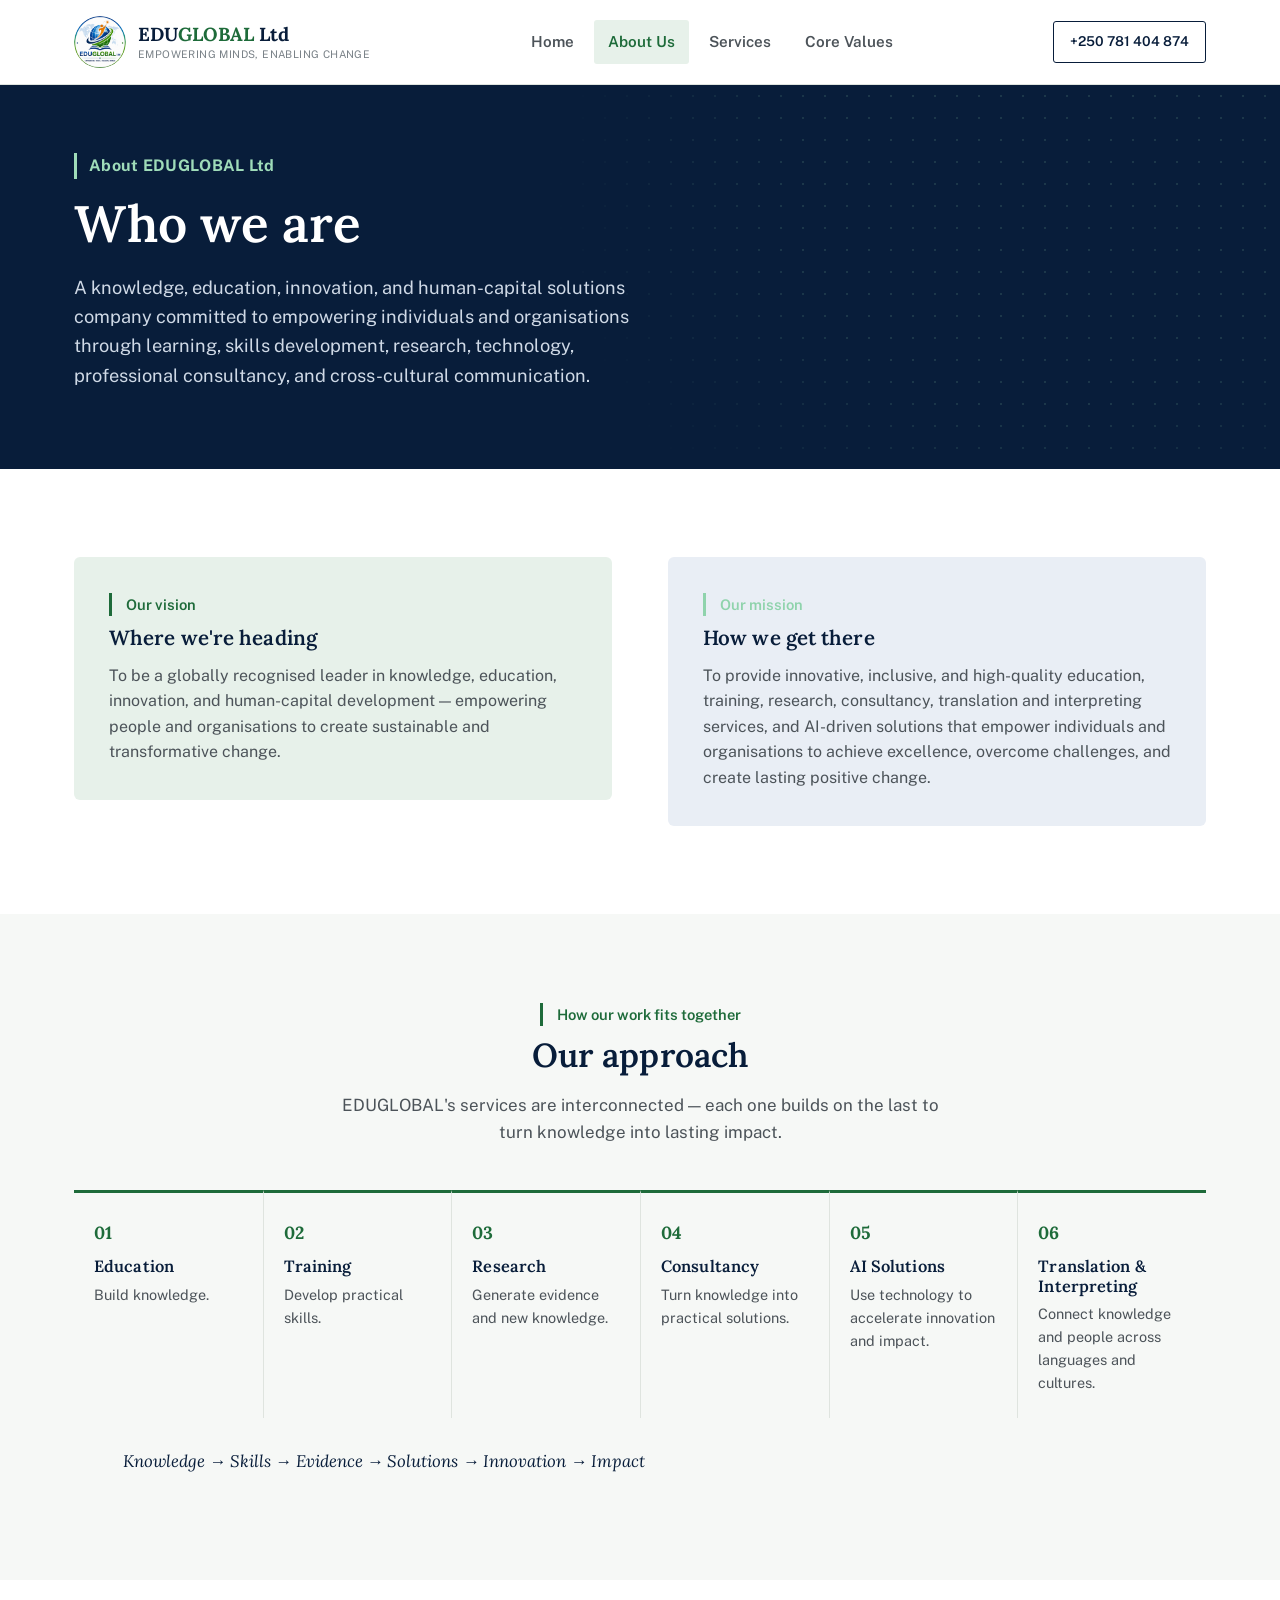
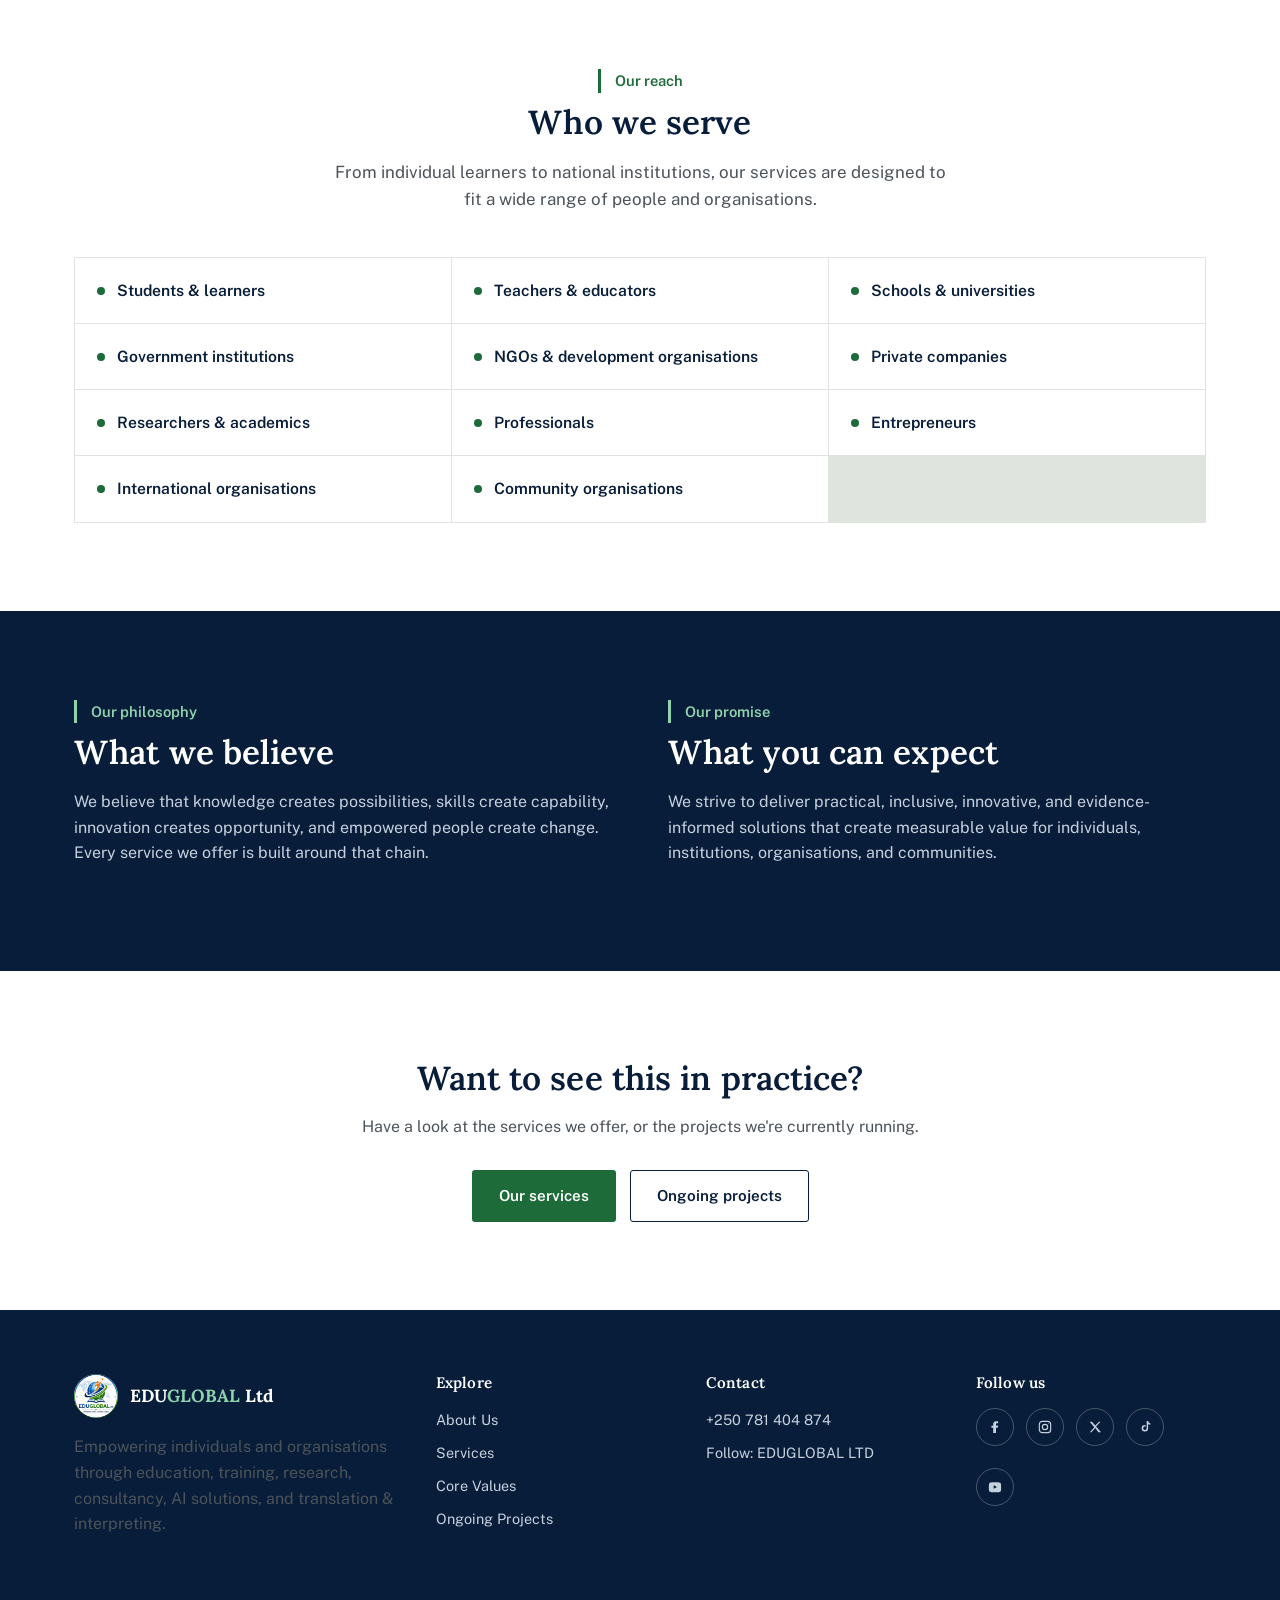
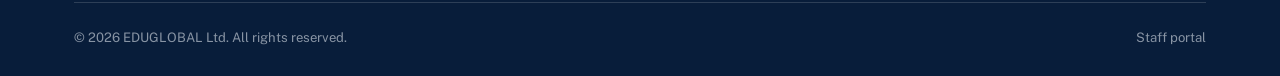
==== about.html @ 111abdd2 "Fist show" ====
<!DOCTYPE html>
<html lang="en">
<head>
<meta charset="UTF-8">
<meta name="viewport" content="width=device-width, initial-scale=1.0">
<title>About Us — EDUGLOBAL Ltd</title>
<meta name="description" content="Learn about EDUGLOBAL Ltd's vision, mission, approach, and who we serve.">
<link rel="icon" href="assets/logo.jpg">
<link rel="preconnect" href="https://fonts.googleapis.com">
<link rel="preconnect" href="https://fonts.gstatic.com" crossorigin>
<link href="https://fonts.googleapis.com/css2?family=Lora:wght@500;600;700&family=Public+Sans:wght@400;500;600;700&display=swap" rel="stylesheet">
<link rel="stylesheet" href="assets/style.css">
</head>
<body>
<a class="skip-link" href="#main">Skip to content</a>

<header class="site-header">
  <div class="container header-row">
    <a class="brand" href="index.html">
      <img src="assets/logo.jpg" alt="EDUGLOBAL Ltd logo">
      <span class="brand-text">
        <span class="name">EDU<span>GLOBAL</span> Ltd</span>
        <span class="tag">EMPOWERING MINDS, ENABLING CHANGE</span>
      </span>
    </a>
    <nav class="main-nav" aria-label="Primary">
      <a href="index.html">Home</a>
      <a href="about.html">About Us</a>
      <a href="services.html">Services</a>
      <a href="values.html">Core Values</a>
      <!-- <a href="projects.html">Ongoing Projects</a> </nav> -->
    </nav>
    <div class="header-cta">
      <a class="btn btn-outline btn-sm" href="tel:+250781404874">+250 781 404 874</a>
    </div>
    <button class="nav-toggle" aria-label="Toggle menu" aria-expanded="false"><span></span></button>
  </div>
</header>

<main id="main">

  <section class="hero" style="padding: 68px 0 60px;">
    <div class="hero-map" aria-hidden="true"></div>
    <div class="container" style="position:relative; z-index:1;">
      <div class="hero-eyebrow">About EDUGLOBAL Ltd</div>
      <h1 style="max-width:14ch;">Who we are</h1>
      <p class="lede">A knowledge, education, innovation, and human-capital solutions company committed to empowering individuals and organisations through learning, skills development, research, technology, professional consultancy, and cross-cultural communication.</p>
    </div>
  </section>

  <section>
    <div class="container two-col">
      <div class="card-plain green">
        <div class="kicker">Our vision</div>
        <h3>Where we're heading</h3>
        <p style="margin-bottom:0;">To be a globally recognised leader in knowledge, education, innovation, and human-capital development — empowering people and organisations to create sustainable and transformative change.</p>
      </div>
      <div class="card-plain navy">
        <div class="kicker" style="color:#8fd3ac; border-left-color:#8fd3ac;">Our mission</div>
        <h3>How we get there</h3>
        <p style="margin-bottom:0;">To provide innovative, inclusive, and high-quality education, training, research, consultancy, translation and interpreting services, and AI-driven solutions that empower individuals and organisations to achieve excellence, overcome challenges, and create lasting positive change.</p>
      </div>
    </div>
  </section>

  <section class="bg-paper">
    <div class="container">
      <div class="section-head center">
        <div class="kicker">How our work fits together</div>
        <h2>Our approach</h2>
        <p style="margin:0 auto;">EDUGLOBAL's services are interconnected — each one builds on the last to turn knowledge into lasting impact.</p>
      </div>
      <div class="chain">
        <div class="chain-step"><span class="num">01</span><h4>Education</h4><p>Build knowledge.</p></div>
        <div class="chain-step"><span class="num">02</span><h4>Training</h4><p>Develop practical skills.</p></div>
        <div class="chain-step"><span class="num">03</span><h4>Research</h4><p>Generate evidence and new knowledge.</p></div>
        <div class="chain-step"><span class="num">04</span><h4>Consultancy</h4><p>Turn knowledge into practical solutions.</p></div>
        <div class="chain-step"><span class="num">05</span><h4>AI Solutions</h4><p>Use technology to accelerate innovation and impact.</p></div>
        <div class="chain-step"><span class="num">06</span><h4>Translation &amp; Interpreting</h4><p>Connect knowledge and people across languages and cultures.</p></div>
      </div>
      <p class="chain-formula">Knowledge &rarr; Skills &rarr; Evidence &rarr; Solutions &rarr; Innovation &rarr; Impact</p>
    </div>
  </section>

  <section>
    <div class="container">
      <div class="section-head center">
        <div class="kicker">Our reach</div>
        <h2>Who we serve</h2>
        <p style="margin:0 auto;">From individual learners to national institutions, our services are designed to fit a wide range of people and organisations.</p>
      </div>
      <div class="serve-grid">
        <div class="serve-item"><span class="dot"></span>Students &amp; learners</div>
        <div class="serve-item"><span class="dot"></span>Teachers &amp; educators</div>
        <div class="serve-item"><span class="dot"></span>Schools &amp; universities</div>
        <div class="serve-item"><span class="dot"></span>Government institutions</div>
        <div class="serve-item"><span class="dot"></span>NGOs &amp; development organisations</div>
        <div class="serve-item"><span class="dot"></span>Private companies</div>
        <div class="serve-item"><span class="dot"></span>Researchers &amp; academics</div>
        <div class="serve-item"><span class="dot"></span>Professionals</div>
        <div class="serve-item"><span class="dot"></span>Entrepreneurs</div>
        <div class="serve-item"><span class="dot"></span>International organisations</div>
        <div class="serve-item"><span class="dot"></span>Community organisations</div>
      </div>
    </div>
  </section>

  <section class="bg-navy">
    <div class="container two-col">
      <div>
        <div class="kicker">Our philosophy</div>
        <h2>What we believe</h2>
        <p>We believe that knowledge creates possibilities, skills create capability, innovation creates opportunity, and empowered people create change. Every service we offer is built around that chain.</p>
      </div>
      <div>
        <div class="kicker">Our promise</div>
        <h2>What you can expect</h2>
        <p>We strive to deliver practical, inclusive, innovative, and evidence-informed solutions that create measurable value for individuals, institutions, organisations, and communities.</p>
      </div>
    </div>
  </section>

  <section class="center">
    <div class="container" style="max-width:640px;">
      <h2>Want to see this in practice?</h2>
      <p style="margin:0 auto 24px;">Have a look at the services we offer, or the projects we're currently running.</p>
      <div class="hero-actions" style="justify-content:center;">
        <a class="btn btn-primary" href="services.html">Our services</a>
        <a class="btn btn-outline" href="projects.html">Ongoing projects</a>
      </div>
    </div>
  </section>

</main>

<footer class="site-footer">
  <div class="container">
    <div class="footer-grid">
      <div>
        <div class="footer-brand">
          <img src="assets/logo.jpg" alt="EDUGLOBAL Ltd logo">
          <span class="name">EDU<span>GLOBAL</span> Ltd</span>
        </div>
        <p>Empowering individuals and organisations through education, training, research, consultancy, AI solutions, and translation &amp; interpreting.</p>
      </div>
      <div class="footer-col">
        <h4>Explore</h4>
        <a href="about.html">About Us</a>
        <a href="services.html">Services</a>
        <a href="values.html">Core Values</a>
        <a href="projects.html">Ongoing Projects</a>
      </div>
      <div class="footer-col">
        <h4>Contact</h4>
        <a href="tel:+250781404874">+250 781 404 874</a>
        <p>Follow: EDUGLOBAL LTD</p>
      </div>
      <div class="footer-col">
        <h4>Follow us</h4>
        <div class="footer-social">
          <a href="#" aria-label="Facebook"><svg viewBox="0 0 24 24" fill="currentColor"><path d="M13.5 21v-8h2.7l.4-3.1h-3.1V8c0-.9.2-1.5 1.6-1.5h1.6V3.7C15.9 3.6 14.9 3.5 13.7 3.5c-2.6 0-4.4 1.6-4.4 4.5v2H6.6V13h2.7v8h4.2z"/></svg></a>
          <a href="#" aria-label="Instagram"><svg viewBox="0 0 24 24" fill="none" stroke="currentColor" stroke-width="1.7"><rect x="3.5" y="3.5" width="17" height="17" rx="4.5"/><circle cx="12" cy="12" r="4"/><circle cx="17.2" cy="6.8" r="0.6" fill="currentColor" stroke="none"/></svg></a>
          <a href="#" aria-label="X"><svg viewBox="0 0 24 24" fill="currentColor"><path d="M4 4l7 8.4L4.3 20h2.3l5.9-6.4 4.6 6.4H21l-7.3-8.9L20.2 4h-2.3l-5.4 5.9L7.4 4H4z"/></svg></a>
          <a href="#" aria-label="TikTok"><svg viewBox="0 0 24 24" fill="currentColor"><path d="M14.5 3h2.2c.2 1.7 1.3 3 3.3 3.2v2.3c-1.2 0-2.4-.4-3.3-1v6.4a4.9 4.9 0 1 1-4.9-4.9c.3 0 .6 0 .9.1v2.3a2.6 2.6 0 1 0 1.8 2.5V3z"/></svg></a>
          <a href="#" aria-label="YouTube"><svg viewBox="0 0 24 24" fill="currentColor"><path d="M21 8.2s-.2-1.5-.8-2.1c-.8-.8-1.7-.8-2.1-.9C15.3 5 12 5 12 5s-3.3 0-6.1.2c-.4 0-1.3.1-2.1.9C3.2 6.7 3 8.2 3 8.2S2.8 10 2.8 11.8v1.4C2.8 15 3 16.8 3 16.8s.2 1.5.8 2.1c.8.8 1.9.8 2.3.9C7.7 20 12 20 12 20s3.3 0 6.1-.2c.4 0 1.3-.1 2.1-.9.6-.6.8-2.1.8-2.1s.2-1.8.2-3.6v-1.4c0-1.8-.2-3.6-.2-3.6zM10 14.6V9.4l5 2.6-5 2.6z"/></svg></a>
        </div>
      </div>
    </div>
    <div class="footer-bottom">
      <span>&copy; <span id="year"></span> EDUGLOBAL Ltd. All rights reserved.</span>
      <a class="footer-admin-link" href="admin.html">Staff portal</a>
    </div>
  </div>
</footer>

<script src="assets/main.js"></script>
</body>
</html>
---- assets/style.css ----
/* ==========================================================================
   EDUGLOBAL LTD — stylesheet
   Palette derived from brand mark: white / forest green / deep navy / ink
   Type: Lora (headings) + Public Sans (body, UI)
   ========================================================================== */

:root{
  --white:      #ffffff;
  --paper:      #f6f8f6;
  --paper-2:    #eef2ee;

  --green:      #1e6b3a;
  --green-deep: #12492a;
  --green-mist: #e7f1ea;

  --navy:       #0b2a52;
  --navy-deep:  #081d3a;
  --navy-mist:  #e9eef5;

  --ink:        #15181b;
  --ink-soft:   #4c5359;
  --ink-faint:  #7a8288;

  --line:       #dfe4df;
  --line-soft:  #eceeec;

  --radius-sm: 3px;
  --radius-md: 6px;

  --shadow-green: 0 14px 30px -18px rgba(18,73,42,0.45);
  --shadow-navy:  0 14px 30px -18px rgba(8,29,58,0.45);

  --maxw: 1180px;

  --font-head: "Lora", "Georgia", serif;
  --font-body: "Public Sans", "Segoe UI", Arial, sans-serif;
}

*, *::before, *::after{ box-sizing: border-box; }
html{ scroll-behavior: smooth; }
html, body{ margin:0; padding:0; }

body{
  font-family: var(--font-body);
  color: var(--ink);
  background: var(--white);
  line-height: 1.6;
  font-size: 16px;
  -webkit-font-smoothing: antialiased;
}

img{ max-width:100%; display:block; }

a{ color: inherit; text-decoration: none; }

h1, h2, h3, h4{
  font-family: var(--font-head);
  color: var(--navy-deep);
  line-height: 1.18;
  margin: 0 0 0.5em;
  font-weight: 600;
  letter-spacing: 0.1px;
}

h1{ font-size: clamp(2.1rem, 4vw, 3.35rem); }
h2{ font-size: clamp(1.6rem, 2.6vw, 2.3rem); }
h3{ font-size: 1.28rem; }
h4{ font-size: 1.05rem; }

p{ margin: 0 0 1.05em; color: var(--ink-soft); max-width: 62ch; }

.container{
  max-width: var(--maxw);
  margin: 0 auto;
  padding: 0 24px;
}

section{ padding: 88px 0; }
section.tight{ padding: 56px 0; }

.section-head{ max-width: 640px; margin-bottom: 44px; }
.section-head p{ font-size: 1.06rem; }
.section-head.center{ margin-left:auto; margin-right:auto; text-align:center; }

.kicker{
  display:inline-block;
  color: var(--green);
  font-weight: 600;
  font-size: 0.92rem;
  margin-bottom: 10px;
  position: relative;
  padding-left: 14px;
  border-left: 3px solid var(--green);
}

.bg-paper{ background: var(--paper); }
.bg-navy{ background: var(--navy-deep); color: #f2f5f9; }
.bg-navy h2, .bg-navy h3, .bg-navy h4{ color: #ffffff; }
.bg-navy p{ color: #c6d1de; }
.bg-navy .kicker{ color: #8fd3ac; border-left-color: #8fd3ac; }

/* ---------------------------------------------------------------------- */
/* Buttons                                                                 */
/* ---------------------------------------------------------------------- */
.btn{
  display:inline-flex;
  align-items:center;
  gap:8px;
  font-family: var(--font-body);
  font-weight: 600;
  font-size: 0.95rem;
  padding: 13px 26px;
  border-radius: var(--radius-sm);
  border: 1.5px solid transparent;
  cursor:pointer;
  transition: background-color .15s ease, color .15s ease, border-color .15s ease, transform .12s ease;
}
.btn:active{ transform: translateY(1px); }

.btn-primary{ background: var(--green); color:#fff; }
.btn-primary:hover{ background: var(--green-deep); }

.btn-outline{ background: transparent; color: var(--navy-deep); border-color: var(--navy-deep); }
.btn-outline:hover{ background: var(--navy-deep); color:#fff; }

.btn-ghost-light{ background: transparent; color:#fff; border-color: rgba(255,255,255,0.55); }
.btn-ghost-light:hover{ background:#fff; color: var(--navy-deep); }

.btn-sm{ padding: 9px 16px; font-size: 0.85rem; }

.btn-interested{
  background: var(--navy-deep);
  color:#fff;
  padding: 10px 18px;
  font-size: 0.85rem;
}
.btn-interested:hover{ background: var(--green); }

/* ---------------------------------------------------------------------- */
/* Header / Nav                                                            */
/* ---------------------------------------------------------------------- */
.site-header{
  position: sticky; top:0; z-index: 50;
  background: rgba(255,255,255,0.92);
  backdrop-filter: blur(8px);
  border-bottom: 1px solid var(--line);
}
.header-row{
  display:flex; align-items:center; justify-content:space-between;
  height: 84px;
}
.brand{ display:flex; align-items:center; gap:12px; }
.brand img{ height:52px; width:52px; border-radius: 50%; object-fit:cover; }
.brand-text{ display:flex; flex-direction:column; line-height:1.15; }
.brand-text .name{ font-family: var(--font-head); font-weight:700; font-size:1.18rem; color: var(--navy-deep); }
.brand-text .name span{ color: var(--green); }
.brand-text .tag{ font-size:0.66rem; letter-spacing:0.4px; color: var(--ink-faint); margin-top:2px; }

.main-nav{ display:flex; align-items:center; gap: 6px; }
.main-nav a{
  padding: 10px 14px;
  font-size: 0.95rem;
  font-weight: 600;
  color: var(--ink-soft);
  border-radius: var(--radius-sm);
  transition: color .15s ease, background-color .15s ease;
}
.main-nav a:hover{ color: var(--navy-deep); }
.main-nav a.active{ color: var(--green); background: var(--green-mist); }

.header-cta{ display:flex; align-items:center; gap:10px; }

.nav-toggle{
  display:none;
  background:none; border:none; cursor:pointer;
  width:40px; height:40px; position:relative;
}
.nav-toggle span, .nav-toggle span::before, .nav-toggle span::after{
  content:""; position:absolute; left:8px; right:8px; height:2px; background: var(--navy-deep);
  transition: transform .2s ease, opacity .2s ease;
}
.nav-toggle span{ top:19px; }
.nav-toggle span::before{ top:-7px; }
.nav-toggle span::after{ top:7px; }
.nav-toggle.open span{ background: transparent; }
.nav-toggle.open span::before{ transform: translateY(7px) rotate(45deg); }
.nav-toggle.open span::after{ transform: translateY(-7px) rotate(-45deg); }

/* ---------------------------------------------------------------------- */
/* Hero                                                                    */
/* ---------------------------------------------------------------------- */
.hero{
  position:relative;
  overflow:hidden;
  background: var(--navy-deep);
  color:#fff;
  padding: 96px 0 84px;
}
.hero-map{
  position:absolute; inset:0;
  opacity:0.16;
  background-image: radial-gradient(rgba(143,211,169,0.9) 1.4px, transparent 1.4px);
  background-size: 22px 22px;
  -webkit-mask-image: radial-gradient(ellipse 640px 520px at 82% 30%, #000 40%, transparent 78%);
  mask-image: radial-gradient(ellipse 640px 520px at 82% 30%, #000 40%, transparent 78%);
  pointer-events:none;
}
.hero-grid{
  position:relative; z-index:1;
  display:grid;
  grid-template-columns: 1.15fr 0.85fr;
  gap: 56px;
  align-items:center;
}
.hero-eyebrow{
  color:#9fdcb9; font-weight:700; letter-spacing:0.3px; margin-bottom:14px;
  border-left: 3px solid #9fdcb9; padding-left:12px;
}
.hero h1{ color:#fff; margin-bottom:20px; }
.hero p.lede{ color:#cfd9e6; font-size:1.14rem; max-width:52ch; }
.hero-actions{ display:flex; gap:14px; margin-top:30px; flex-wrap:wrap; }

.hero-panel{
  background: rgba(255,255,255,0.06);
  border: 1px solid rgba(255,255,255,0.18);
  border-radius: var(--radius-md);
  padding: 30px;
}
.hero-panel .quote-mark{ font-family: var(--font-head); font-size:3rem; color:#8fd3ac; line-height:0.4; margin-bottom: 18px; display:block; }
.hero-panel p{ color:#e4eaf1; font-size:1.05rem; margin-bottom:0; }
.hero-panel .who{ margin-top:18px; font-weight:700; color:#fff; font-size:0.92rem; }

/* ---------------------------------------------------------------------- */
/* Stat / figure strip                                                     */
/* ---------------------------------------------------------------------- */
.strip{
  display:grid; grid-template-columns: repeat(4,1fr);
  border-top:1px solid var(--line); border-bottom:1px solid var(--line);
}
.strip-item{ padding: 26px 22px; border-right:1px solid var(--line); }
.strip-item:last-child{ border-right:none; }
.strip-item .n{ font-family: var(--font-head); font-size:1.7rem; color: var(--green); font-weight:700; }
.strip-item .l{ font-size:0.86rem; color: var(--ink-soft); margin-top:4px; }

/* ---------------------------------------------------------------------- */
/* Two column blocks                                                       */
/* ---------------------------------------------------------------------- */
.two-col{ display:grid; grid-template-columns: 1fr 1fr; gap:56px; align-items:start; }
.card-plain{
  background: var(--white);
  border: 1px solid var(--line);
  border-radius: var(--radius-md);
  padding: 34px;
}
.card-plain.navy{ background: var(--navy-mist); border-color: transparent; }
.card-plain.green{ background: var(--green-mist); border-color: transparent; }
.card-plain h3{ margin-bottom:12px; }

/* ---------------------------------------------------------------------- */
/* Approach chain (sequence — numbering justified: it is a process flow)   */
/* ---------------------------------------------------------------------- */
.chain{ display:flex; gap:0; align-items:stretch; flex-wrap:wrap; }
.chain-step{
  flex:1 1 150px;
  position:relative;
  padding: 26px 20px 24px;
  border-top: 3px solid var(--green);
  background: var(--paper);
}
.chain-step + .chain-step{ border-left: 1px solid var(--line); }
.chain-step .num{ font-family: var(--font-head); color: var(--green); font-weight:700; font-size:1.1rem; }
.chain-step h4{ margin: 10px 0 6px; font-size:1.02rem; }
.chain-step p{ font-size:0.9rem; margin:0; }
.chain-formula{
  margin-top: 30px; text-align:center; font-family: var(--font-head);
  font-size: 1.05rem; color: var(--navy-deep); font-style:italic;
}

/* ---------------------------------------------------------------------- */
/* Who we serve                                                            */
/* ---------------------------------------------------------------------- */
.serve-grid{ display:grid; grid-template-columns: repeat(3, 1fr); gap: 1px; background: var(--line); border:1px solid var(--line); }
.serve-item{ background:#fff; padding: 20px 22px; font-weight:600; color: var(--navy-deep); display:flex; align-items:center; gap:12px; font-size:0.98rem; }
.serve-item .dot{ width:8px; height:8px; border-radius:50%; background: var(--green); flex:none; }

/* ---------------------------------------------------------------------- */
/* Services grid (index preview + full services page)                     */
/* ---------------------------------------------------------------------- */
.services-grid{ display:grid; grid-template-columns: repeat(3, 1fr); gap: 26px; }
.service-card{
  background:#fff;
  border: 1px solid var(--line);
  border-top: 4px solid var(--green);
  padding: 30px 26px 24px;
  display:flex; flex-direction:column;
  min-height: 100%;
  transition: box-shadow .18s ease, border-color .18s ease;
}
.service-card:hover{ box-shadow: var(--shadow-green); }
.service-icon{
  width:52px; height:52px; border-radius:50%;
  background: var(--green-mist);
  display:flex; align-items:center; justify-content:center;
  margin-bottom:18px;
  color: var(--green);
}
.service-icon svg{ width:26px; height:26px; }
.service-card h3{ margin-bottom:10px; }
.service-card p{ font-size:0.95rem; flex:1; }
.service-foot{ display:flex; justify-content:flex-end; margin-top:22px; }

/* ---------------------------------------------------------------------- */
/* Values                                                                  */
/* ---------------------------------------------------------------------- */
.values-list{ display:grid; grid-template-columns: repeat(2, 1fr); gap: 1px; background: var(--line); border:1px solid var(--line); }
.value-item{ background:#fff; padding: 28px 30px; display:flex; gap:20px; }
.value-badge{
  flex:none; width:46px; height:46px; border-radius:50%;
  border:2px solid var(--green);
  color: var(--green);
  display:flex; align-items:center; justify-content:center;
  font-family: var(--font-head); font-weight:700; font-size:1.1rem;
}
.value-item h4{ margin-bottom:6px; }
.value-item p{ font-size:0.93rem; margin:0; }

/* ---------------------------------------------------------------------- */
/* Projects                                                                */
/* ---------------------------------------------------------------------- */
.projects-toolbar{ display:flex; justify-content:space-between; align-items:flex-end; margin-bottom:34px; flex-wrap:wrap; gap:16px; }
.projects-grid{ display:grid; grid-template-columns: repeat(3, 1fr); gap: 24px; }
.project-card{
  background:#fff; border:1px solid var(--line); border-radius: var(--radius-md);
  padding:26px; display:flex; flex-direction:column;
}
.project-card .tag{
  align-self:flex-start; font-size:0.74rem; font-weight:700; letter-spacing:0.2px;
  color: var(--navy-deep); background: var(--navy-mist); padding:4px 10px; border-radius: 20px; margin-bottom:14px;
}
.project-card h3{ font-size:1.14rem; margin-bottom:8px; }
.project-card .headline{ color: var(--green); font-weight:600; font-size:0.92rem; margin-bottom:10px; }
.project-card p.desc{ font-size:0.93rem; flex:1; }
.project-card .meta{ font-size:0.78rem; color: var(--ink-faint); margin-top:12px; border-top:1px solid var(--line-soft); padding-top:12px; }

.empty-state{
  text-align:center; padding: 70px 24px; border:1.5px dashed var(--line); border-radius: var(--radius-md);
  background: var(--paper);
}
.empty-state h3{ margin-bottom:8px; }

/* ---------------------------------------------------------------------- */
/* Admin                                                                   */
/* ---------------------------------------------------------------------- */
.admin-shell{ max-width: 620px; margin: 0 auto; }
.admin-lock{ text-align:center; padding: 60px 30px; }
.admin-lock .lockicon{ width:54px; height:54px; margin:0 auto 20px; color: var(--navy-deep); }
.field{ margin-bottom:20px; text-align:left; }
.field label{ display:block; font-weight:600; font-size:0.9rem; margin-bottom:7px; color: var(--navy-deep); }
.field input, .field textarea{
  width:100%; padding: 12px 14px; border:1.5px solid var(--line); border-radius: var(--radius-sm);
  font-family: var(--font-body); font-size:0.98rem; color: var(--ink);
  background:#fff;
}
.field input:focus, .field textarea:focus{ outline: none; border-color: var(--green); }
.field textarea{ resize: vertical; min-height:110px; }
.form-error{ color:#a3272c; font-size:0.88rem; margin-top:-8px; margin-bottom:16px; display:none; }
.form-error.show{ display:block; }
.form-success{ background: var(--green-mist); border:1px solid var(--green); color: var(--green-deep); padding:14px 16px; border-radius: var(--radius-sm); font-size:0.9rem; margin-bottom:20px; display:none; }
.form-success.show{ display:block; }

.admin-list-item{
  display:flex; justify-content:space-between; align-items:flex-start; gap:16px;
  padding: 16px 0; border-bottom:1px solid var(--line-soft);
}
.admin-list-item:last-child{ border-bottom:none; }
.admin-list-item h4{ margin-bottom:4px; }
.admin-list-item p{ font-size:0.86rem; margin:0; }
.link-danger{ color:#a3272c; font-size:0.85rem; font-weight:600; cursor:pointer; background:none; border:none; padding:6px; flex:none; }
.link-danger:hover{ text-decoration:underline; }
.note-box{
  border-left:3px solid var(--navy-deep); background: var(--navy-mist); padding:16px 18px; font-size:0.86rem; color: var(--navy-deep); margin-top: 26px; border-radius: 0 var(--radius-sm) var(--radius-sm) 0;
}

/* ---------------------------------------------------------------------- */
/* Footer                                                                  */
/* ---------------------------------------------------------------------- */
.site-footer{ background: var(--navy-deep); color:#c6d1de; padding: 64px 0 28px; }
.footer-grid{ display:grid; grid-template-columns: 1.4fr 1fr 1fr 1fr; gap:40px; margin-bottom:48px; }
.footer-brand{ display:flex; align-items:center; gap:12px; margin-bottom:16px; }
.footer-brand img{ height:44px; width:44px; border-radius:50%; }
.footer-brand .name{ font-family: var(--font-head); font-size:1.1rem; color:#fff; font-weight:700; }
.footer-brand .name span{ color:#8fd3ac; }
.footer-col h4{ color:#fff; font-size:0.95rem; margin-bottom:16px; }
.footer-col a, .footer-col p{ display:block; color:#c6d1de; font-size:0.9rem; margin-bottom:10px; }
.footer-col a:hover{ color:#8fd3ac; }
.footer-social{ display:flex; gap:12px; flex-wrap:wrap; margin-top:6px; }
.footer-social a{
  width:38px; height:38px; border:1px solid rgba(255,255,255,0.25); border-radius:50%;
  display:flex; align-items:center; justify-content:center;
}
.footer-social a svg{ width:16px; height:16px; }
.footer-social a:hover{ background:#8fd3ac; border-color:#8fd3ac; color: var(--navy-deep); }
.footer-bottom{ border-top:1px solid rgba(255,255,255,0.15); padding-top:24px; display:flex; justify-content:space-between; flex-wrap:wrap; gap:10px; font-size:0.82rem; color:#8894a4; }
.footer-admin-link{ color:#8894a4; }
.footer-admin-link:hover{ color:#8fd3ac; }

/* ---------------------------------------------------------------------- */
/* Utility                                                                 */
/* ---------------------------------------------------------------------- */
.center{ text-align:center; }
.mt-0{ margin-top:0; }
.skip-link{
  position:absolute; left:-9999px; top:auto;
  background:#fff; color:var(--navy-deep); padding:10px 16px; z-index:100;
}
.skip-link:focus{ left:16px; top:16px; }

@media (prefers-reduced-motion: reduce){
  *{ animation:none !important; transition:none !important; scroll-behavior:auto !important; }
}

/* ---------------------------------------------------------------------- */
/* Responsive                                                              */
/* ---------------------------------------------------------------------- */
@media (max-width: 980px){
  .hero-grid{ grid-template-columns:1fr; }
  .two-col{ grid-template-columns:1fr; gap:30px; }
  .services-grid{ grid-template-columns: repeat(2,1fr); }
  .values-list{ grid-template-columns:1fr; }
  .serve-grid{ grid-template-columns: repeat(2,1fr); }
  .projects-grid{ grid-template-columns: repeat(2,1fr); }
  .footer-grid{ grid-template-columns: 1fr 1fr; }
  .strip{ grid-template-columns: repeat(2,1fr); }
  .strip-item:nth-child(2){ border-right:none; }
}

@media (max-width: 760px){
  .main-nav{
    position:fixed; top:84px; left:0; right:0; bottom:0;
    background:#fff; flex-direction:column; align-items:stretch;
    padding: 20px 24px; gap:2px; overflow-y:auto;
    transform: translateX(100%); transition: transform .25s ease;
  }
  .main-nav.open{ transform: translateX(0); }
  .main-nav a{ padding:14px 6px; border-bottom:1px solid var(--line-soft); border-radius:0; }
  .nav-toggle{ display:block; }
  .header-cta{ display:none; }
  section{ padding:60px 0; }
  .services-grid{ grid-template-columns:1fr; }
  .serve-grid{ grid-template-columns:1fr; }
  .projects-grid{ grid-template-columns:1fr; }
  .footer-grid{ grid-template-columns:1fr; gap:32px; }
  .chain{ flex-direction:column; }
  .chain-step + .chain-step{ border-left:none; border-top:1px solid var(--line); }
  .strip{ grid-template-columns:1fr 1fr; }
  .footer-bottom{ flex-direction:column; }
  .projects-toolbar{ flex-direction:column; align-items:flex-start; }
}

@media (max-width: 500px){
  .strip{ grid-template-columns:1fr 1fr; }
  h1{ font-size: 2rem; }
}
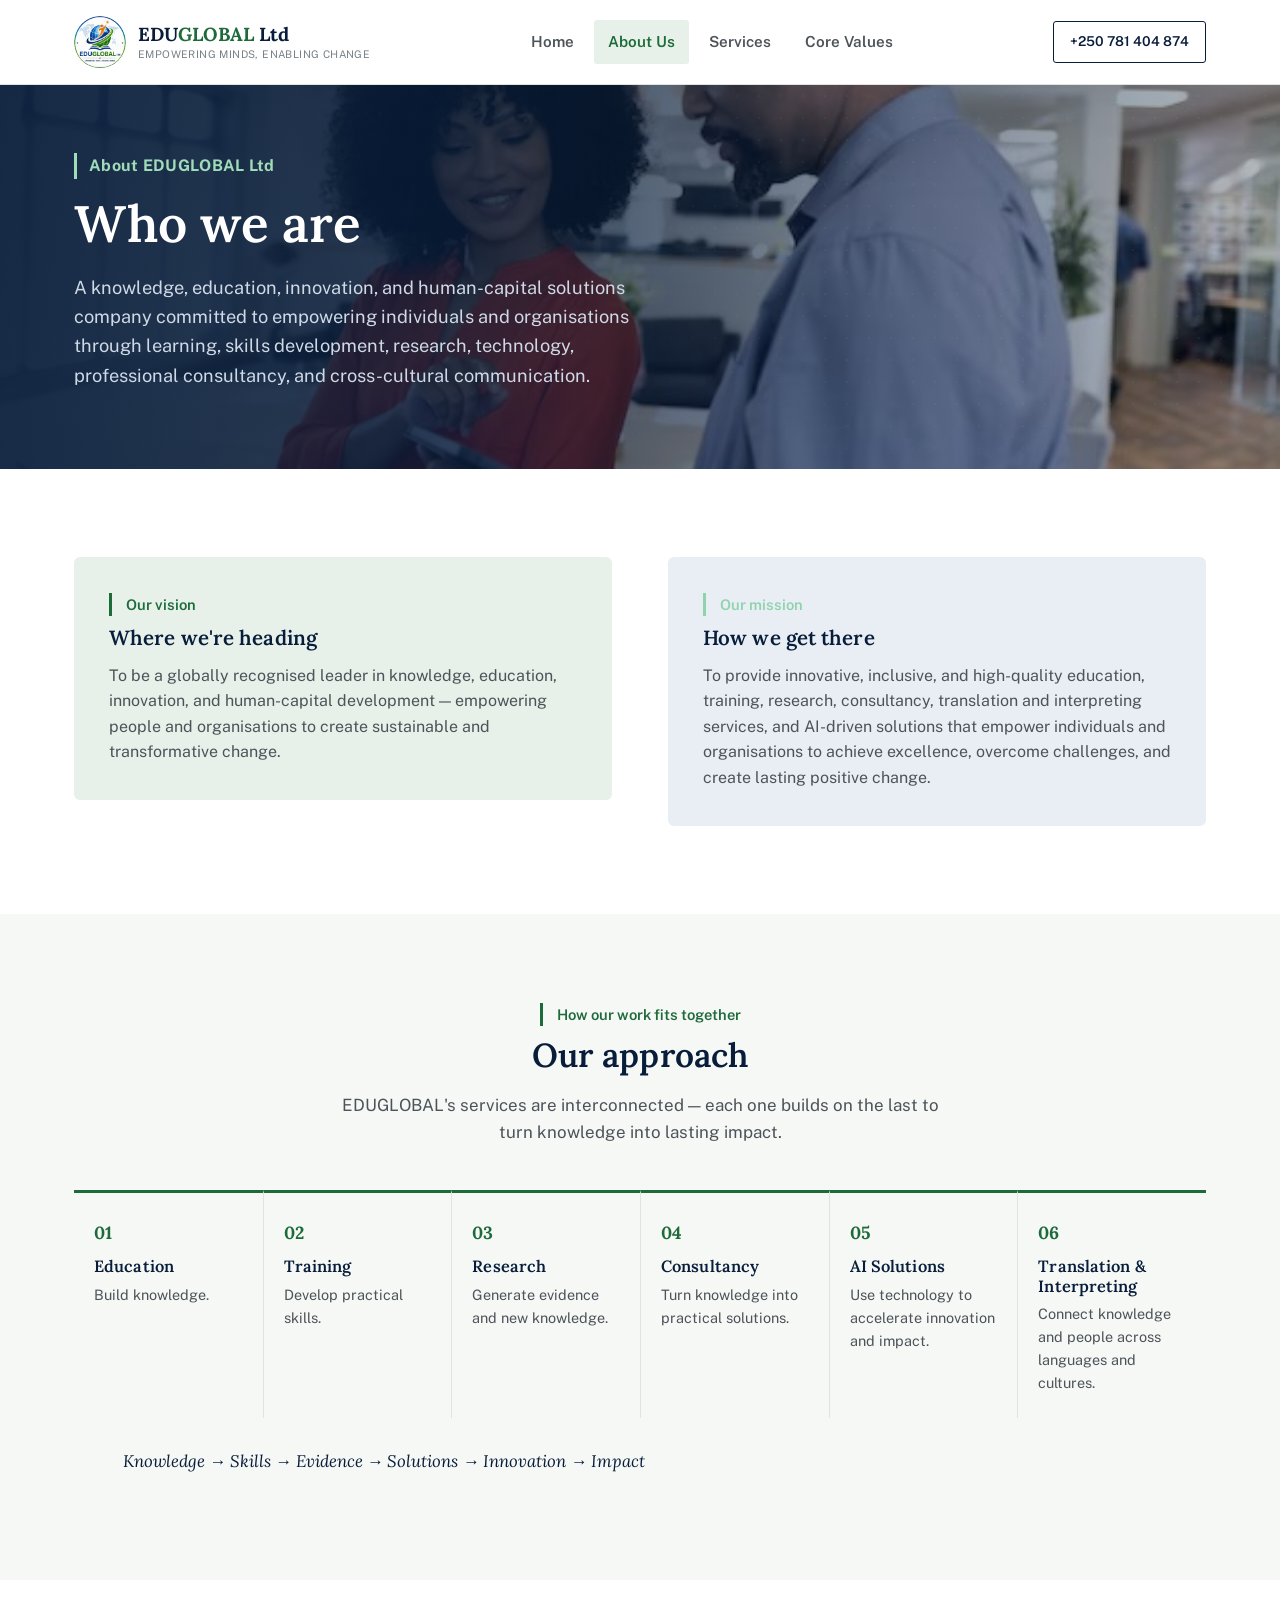
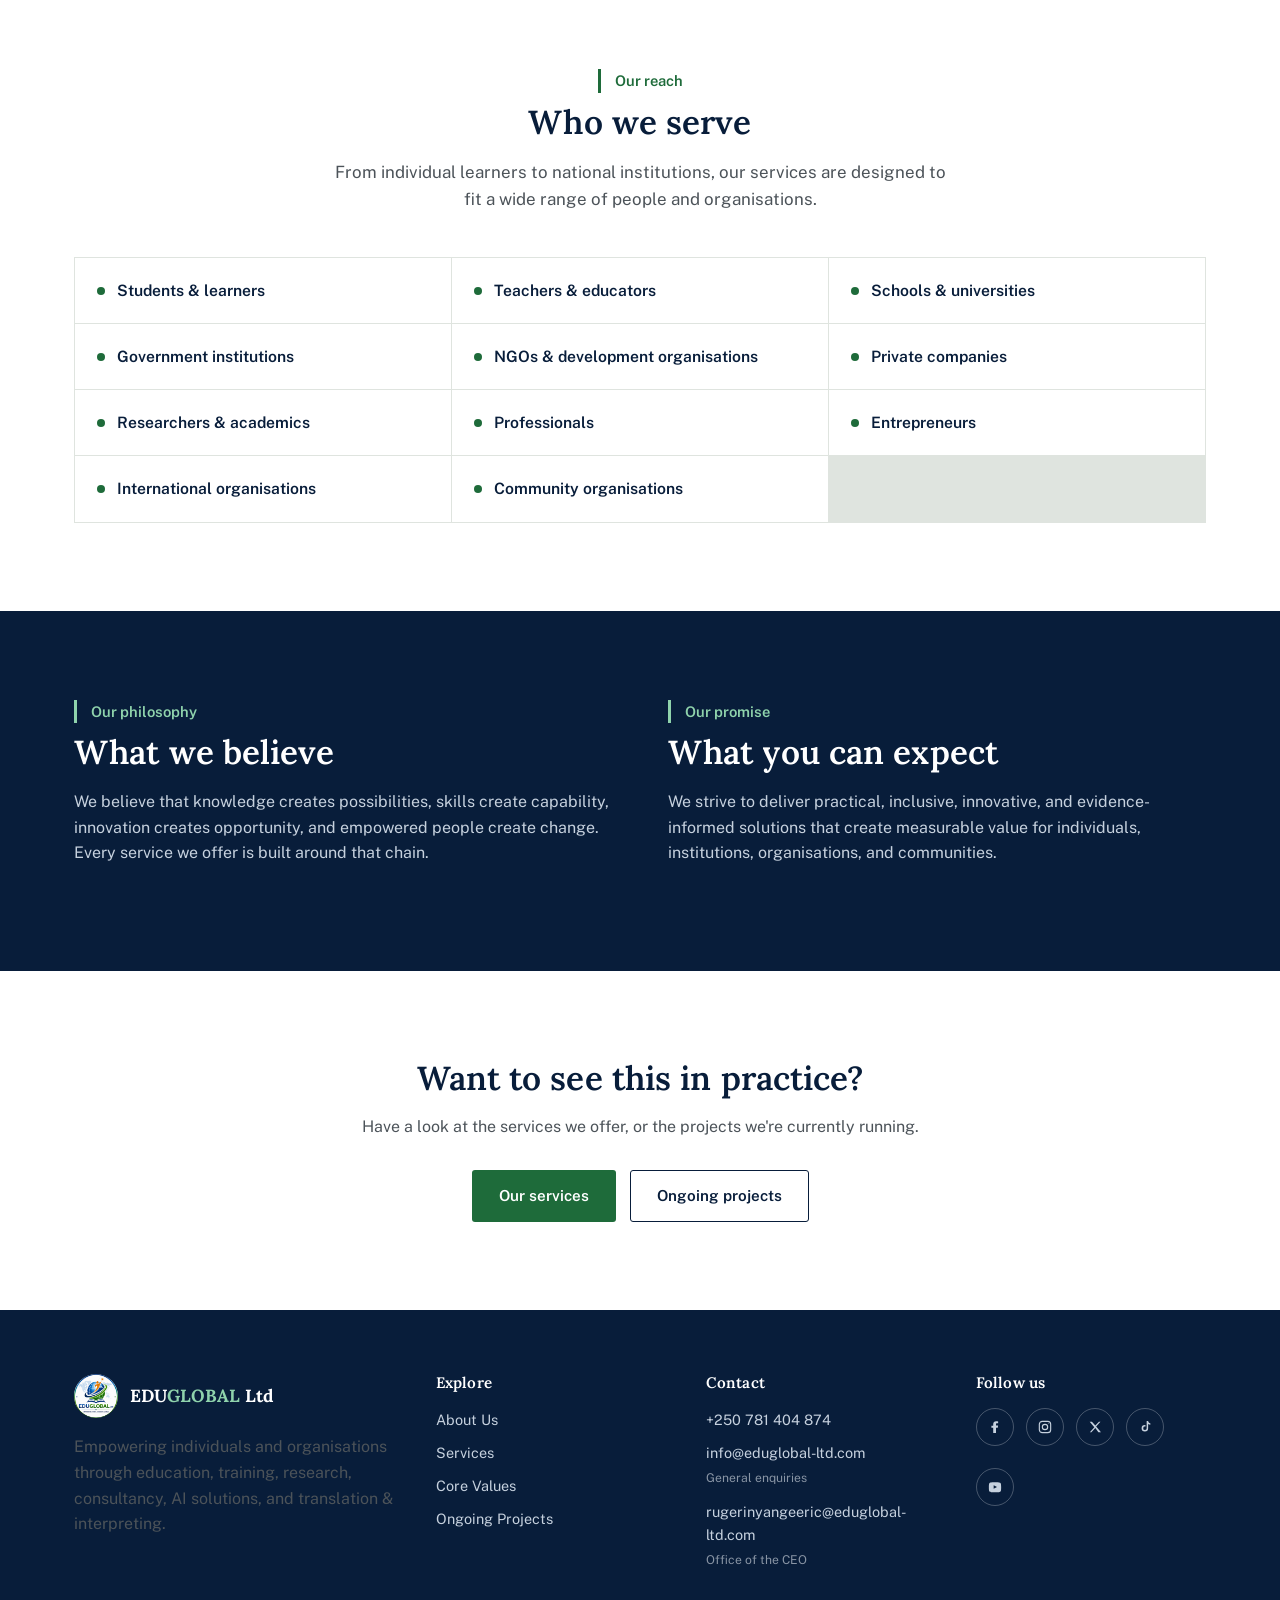
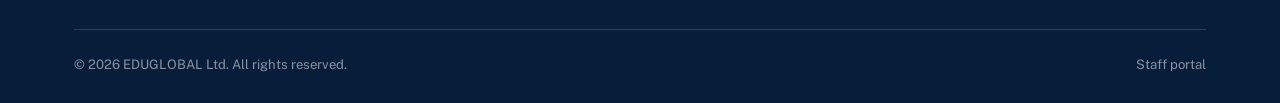
==== commit 0781059a: "adding wallpaper" ====
--- a/about.html
+++ b/about.html
@@ -10,6 +10,55 @@
 <link rel="preconnect" href="https://fonts.gstatic.com" crossorigin>
 <link href="https://fonts.googleapis.com/css2?family=Lora:wght@500;600;700&family=Public+Sans:wght@400;500;600;700&display=swap" rel="stylesheet">
 <link rel="stylesheet" href="assets/style.css">
+
+<!-- Load the hero photo early so it paints with the rest of the page -->
+<link rel="preload" as="image" href="assets/hero.jpeg" fetchpriority="high">
+
+<style>
+/* ----------------------------------------------------------------
+   HERO WALLPAPER
+   Photo lives at:  assets/hero.jpeg
+   Different filename? Change it in the <img src="..."> tag inside
+   <section class="hero"> below, and in the preload link above.
+------------------------------------------------------------------ */
+.hero{ position: relative; background-color: var(--navy-deep); overflow: hidden; }
+
+.hero-photo{
+  position: absolute; inset: 0;
+  width: 100%; height: 100%;
+  object-fit: cover;
+  object-position: center right;
+  border: 0;
+}
+
+.hero-tint{
+  position: absolute; inset: 0;
+  background: linear-gradient(100deg,
+    rgba(8,29,58,0.95) 0%,
+    rgba(8,29,58,0.86) 32%,
+    rgba(8,29,58,0.55) 62%,
+    rgba(8,29,58,0.28) 100%);
+}
+
+.hero .hero-map{ opacity: 0.07; }
+
+/* Phones/tablets: layout stacks, so darken more and pull the subject in */
+@media (max-width: 980px){
+  .hero-photo{ object-position: 72% center; }
+  .hero-tint{
+    background: linear-gradient(180deg,
+      rgba(8,29,58,0.93) 0%,
+      rgba(8,29,58,0.88) 55%,
+      rgba(8,29,58,0.82) 100%);
+  }
+}
+
+/* Long email addresses shouldn't overflow the footer column */
+.footer-col a[href^="mailto:"]{ word-break: break-word; }
+.footer-col .role{
+  display:block; font-size:0.76rem; color:#8894a4; margin:-6px 0 12px;
+}
+</style>
 </head>
 <body>
 <a class="skip-link" href="#main">Skip to content</a>
@@ -40,6 +89,8 @@
 <main id="main">
 
   <section class="hero" style="padding: 68px 0 60px;">
+    <img class="hero-photo" src="assets/hero.jpeg" alt="" fetchpriority="high" decoding="async">
+    <div class="hero-tint" aria-hidden="true"></div>
     <div class="hero-map" aria-hidden="true"></div>
     <div class="container" style="position:relative; z-index:1;">
       <div class="hero-eyebrow">About EDUGLOBAL Ltd</div>
@@ -153,16 +204,19 @@
       <div class="footer-col">
         <h4>Contact</h4>
         <a href="tel:+250781404874">+250 781 404 874</a>
-        <p>Follow: EDUGLOBAL LTD</p>
+        <a href="mailto:info@eduglobal-ltd.com">info@eduglobal-ltd.com</a>
+        <span class="role">General enquiries</span>
+        <a href="mailto:rugerinyangeeric@eduglobal-ltd.com">rugerinyangeeric@eduglobal-ltd.com</a>
+        <span class="role">Office of the CEO</span>
       </div>
       <div class="footer-col">
         <h4>Follow us</h4>
         <div class="footer-social">
-          <a href="#" aria-label="Facebook"><svg viewBox="0 0 24 24" fill="currentColor"><path d="M13.5 21v-8h2.7l.4-3.1h-3.1V8c0-.9.2-1.5 1.6-1.5h1.6V3.7C15.9 3.6 14.9 3.5 13.7 3.5c-2.6 0-4.4 1.6-4.4 4.5v2H6.6V13h2.7v8h4.2z"/></svg></a>
-          <a href="#" aria-label="Instagram"><svg viewBox="0 0 24 24" fill="none" stroke="currentColor" stroke-width="1.7"><rect x="3.5" y="3.5" width="17" height="17" rx="4.5"/><circle cx="12" cy="12" r="4"/><circle cx="17.2" cy="6.8" r="0.6" fill="currentColor" stroke="none"/></svg></a>
-          <a href="#" aria-label="X"><svg viewBox="0 0 24 24" fill="currentColor"><path d="M4 4l7 8.4L4.3 20h2.3l5.9-6.4 4.6 6.4H21l-7.3-8.9L20.2 4h-2.3l-5.4 5.9L7.4 4H4z"/></svg></a>
-          <a href="#" aria-label="TikTok"><svg viewBox="0 0 24 24" fill="currentColor"><path d="M14.5 3h2.2c.2 1.7 1.3 3 3.3 3.2v2.3c-1.2 0-2.4-.4-3.3-1v6.4a4.9 4.9 0 1 1-4.9-4.9c.3 0 .6 0 .9.1v2.3a2.6 2.6 0 1 0 1.8 2.5V3z"/></svg></a>
-          <a href="#" aria-label="YouTube"><svg viewBox="0 0 24 24" fill="currentColor"><path d="M21 8.2s-.2-1.5-.8-2.1c-.8-.8-1.7-.8-2.1-.9C15.3 5 12 5 12 5s-3.3 0-6.1.2c-.4 0-1.3.1-2.1.9C3.2 6.7 3 8.2 3 8.2S2.8 10 2.8 11.8v1.4C2.8 15 3 16.8 3 16.8s.2 1.5.8 2.1c.8.8 1.9.8 2.3.9C7.7 20 12 20 12 20s3.3 0 6.1-.2c.4 0 1.3-.1 2.1-.9.6-.6.8-2.1.8-2.1s.2-1.8.2-3.6v-1.4c0-1.8-.2-3.6-.2-3.6zM10 14.6V9.4l5 2.6-5 2.6z"/></svg></a>
+          <a href="https://www.facebook.com/profile.php?id=61593682513139" aria-label="Facebook"><svg viewBox="0 0 24 24" fill="currentColor"><path d="M13.5 21v-8h2.7l.4-3.1h-3.1V8c0-.9.2-1.5 1.6-1.5h1.6V3.7C15.9 3.6 14.9 3.5 13.7 3.5c-2.6 0-4.4 1.6-4.4 4.5v2H6.6V13h2.7v8h4.2z"/></svg></a>
+          <a href="https://www.instagram.com/eduglobaltd/?hl=en-in" aria-label="Instagram"><svg viewBox="0 0 24 24" fill="none" stroke="currentColor" stroke-width="1.7"><rect x="3.5" y="3.5" width="17" height="17" rx="4.5"/><circle cx="12" cy="12" r="4"/><circle cx="17.2" cy="6.8" r="0.6" fill="currentColor" stroke="none"/></svg></a>
+          <a href="https://x.com/eduglobal_ltd" aria-label="X"><svg viewBox="0 0 24 24" fill="currentColor"><path d="M4 4l7 8.4L4.3 20h2.3l5.9-6.4 4.6 6.4H21l-7.3-8.9L20.2 4h-2.3l-5.4 5.9L7.4 4H4z"/></svg></a>
+          <a href="https://www.tiktok.com/@eduglobal.ltd?_r=1&_t=ZS-99JZbqpMdFM" aria-label="TikTok"><svg viewBox="0 0 24 24" fill="currentColor"><path d="M14.5 3h2.2c.2 1.7 1.3 3 3.3 3.2v2.3c-1.2 0-2.4-.4-3.3-1v6.4a4.9 4.9 0 1 1-4.9-4.9c.3 0 .6 0 .9.1v2.3a2.6 2.6 0 1 0 1.8 2.5V3z"/></svg></a>
+          <a href="https://www.youtube.com/@eduglobal_ltd" aria-label="YouTube"><svg viewBox="0 0 24 24" fill="currentColor"><path d="M21 8.2s-.2-1.5-.8-2.1c-.8-.8-1.7-.8-2.1-.9C15.3 5 12 5 12 5s-3.3 0-6.1.2c-.4 0-1.3.1-2.1.9C3.2 6.7 3 8.2 3 8.2S2.8 10 2.8 11.8v1.4C2.8 15 3 16.8 3 16.8s.2 1.5.8 2.1c.8.8 1.9.8 2.3.9C7.7 20 12 20 12 20s3.3 0 6.1-.2c.4 0 1.3-.1 2.1-.9.6-.6.8-2.1.8-2.1s.2-1.8.2-3.6v-1.4c0-1.8-.2-3.6-.2-3.6zM10 14.6V9.4l5 2.6-5 2.6z"/></svg></a>
         </div>
       </div>
     </div>
